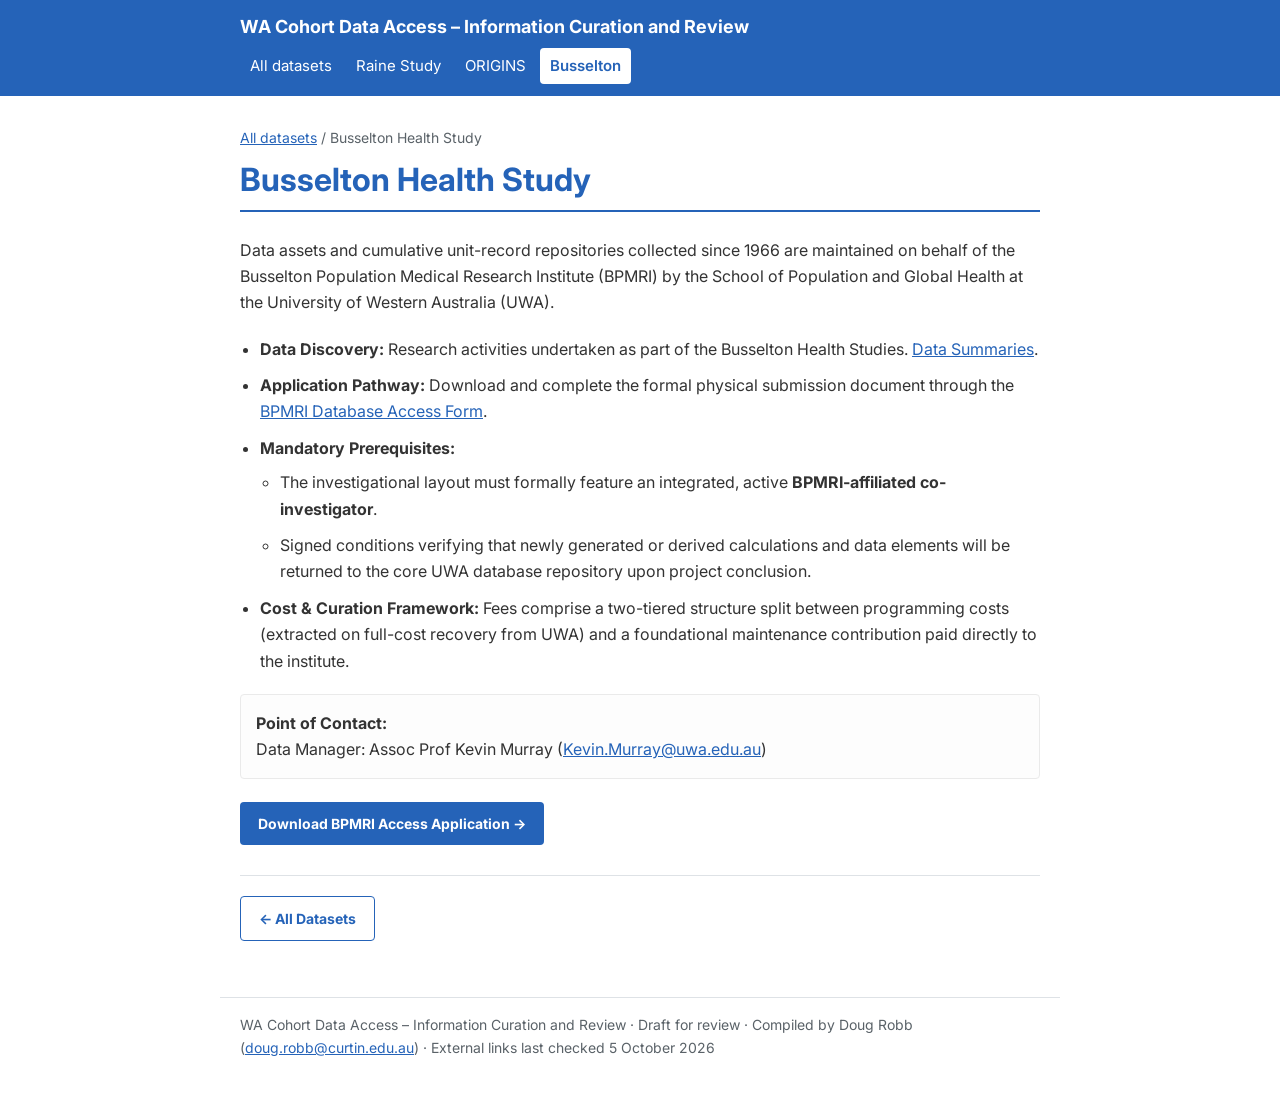
==== busselton.html @ f24a3856 "First Commit" ====
<!DOCTYPE html>
<html lang="en-AU">
<head>
    <meta charset="UTF-8">
    <meta name="viewport" content="width=device-width, initial-scale=1.0">
    <title>Busselton Health Study - WA Cohort Data Access - Information Curation and Review</title>
    <meta name="description" content="Data discovery, application pathway, prerequisites and costs for accessing Busselton Health Study data.">
    <link rel="stylesheet" href="styles.css">
</head>
<body>

    <header class="site-header">
        <div class="site-header-inner">
            <a class="brand" href="index.html">WA Cohort Data Access &ndash; Information Curation and Review</a>
            <nav class="site-nav" aria-label="Main">
                <a href="index.html">All datasets</a>
                <a href="raine.html">Raine Study</a>
                <a href="origins.html">ORIGINS</a>
                <a href="busselton.html" aria-current="page">Busselton</a>
            </nav>
        </div>
    </header>

    <main>
        <p class="breadcrumb"><a href="index.html">All datasets</a> / Busselton Health Study</p>
        <h1>Busselton Health Study</h1>

        <p class="lede">Data assets and cumulative unit-record repositories collected since 1966 are maintained on behalf of the Busselton Population Medical Research Institute (BPMRI) by the School of Population and Global Health at the University of Western Australia (UWA).</p>

        <ul class="ref-list">
            <li id="discovery"><strong>Data Discovery:</strong> Research activities undertaken as part of the Busselton Health Studies. <a href="https://bpmri.org.au/research/key-projects-studies/busselton-health-study-2.html" target="_blank" rel="noopener">Data Summaries</a>.</li>
            <li id="application"><strong>Application Pathway:</strong> Download and complete the formal physical submission document through the <a href="https://bpmri.org.au/research/database-access.html" target="_blank" rel="noopener">BPMRI Database Access Form</a>.</li>
            <li id="prerequisites"><strong>Mandatory Prerequisites:</strong>
                <ul>
                    <li>The investigational layout must formally feature an integrated, active <strong>BPMRI-affiliated co-investigator</strong>.</li>
                    <li>Signed conditions verifying that newly generated or derived calculations and data elements will be returned to the core UWA database repository upon project conclusion.</li>
                </ul>
            </li>
            <li id="cost"><strong>Cost &amp; Curation Framework:</strong> Fees comprise a two-tiered structure split between programming costs (extracted on full-cost recovery from UWA) and a foundational maintenance contribution paid directly to the institute.</li>
        </ul>

        <div class="meta-group" id="contact">
            <span class="contact-highlight">Point of Contact:</span><br>
            Data Manager: Assoc Prof Kevin Murray (<a href="mailto:Kevin.Murray@uwa.edu.au">Kevin.Murray@uwa.edu.au</a>)
        </div>

        <p class="actions">
            <a href="https://bpmri.org.au/research/database-access.html" class="btn-portal" target="_blank" rel="noopener">Download BPMRI Access Application &rarr;</a>
        </p>

        <p class="back"><a href="index.html" class="btn-portal btn-outline">&larr; All Datasets</a></p>
    </main>

    <footer class="site-footer">
        WA Cohort Data Access &ndash; Information Curation and Review &middot; Draft for review &middot; Compiled by Doug Robb (<a href="mailto:doug.robb@curtin.edu.au">doug.robb@curtin.edu.au</a>) &middot; External links last checked 5 October 2026
    </footer>

</body>
</html>
---- styles.css ----
/* Shared styles for the WA Cohort Data Access pages */

@import url("https://fonts.googleapis.com/css2?family=Inter:wght@400;600;700&display=swap");

:root {
    --brand: #2563B8;
    --brand-dark: #1D4F91;
    --text: #333;
    --heading: #2c3e50;
    --muted: #5a6268;
    --border: #dee2e6;
    --surface: #f8f9fa;
}

* { box-sizing: border-box; }

body {
    font-family: "Inter", "Segoe UI", Arial, sans-serif;
    font-size: 16px;
    color: var(--text);
    line-height: 1.65;
    margin: 0;
    background: #fff;
}

a { color: var(--brand); }
a:hover { color: var(--brand-dark); }
a:focus-visible { outline: 3px solid #ffbf47; outline-offset: 2px; }

/* Site header and main navigation */
.site-header { background: var(--brand); color: #fff; }
.site-header-inner {
    max-width: 840px;
    margin: 0 auto;
    padding: 12px 20px;
    display: flex;
    flex-wrap: wrap;
    align-items: center;
    justify-content: space-between;
    gap: 6px 24px;
}
.brand { color: #fff; font-weight: 700; font-size: 18px; text-decoration: none; }
.brand:hover { color: #fff; text-decoration: underline; }
.site-nav { display: flex; flex-wrap: wrap; gap: 4px; }
.site-nav a {
    color: #fff;
    text-decoration: none;
    padding: 6px 10px;
    border-radius: 4px;
    font-size: 15px;
}
.site-nav a:hover { background: var(--brand-dark); color: #fff; }
.site-nav a[aria-current="page"] { background: #fff; color: var(--brand); font-weight: 600; }

/* Draft notice shown under the header on every page */
.draft-banner { background: #fff8e1; border-bottom: 1px solid #f0d98c; font-size: 14px; }
.draft-banner-inner { max-width: 840px; margin: 0 auto; padding: 8px 20px; }

/* Page body */
main { max-width: 840px; margin: 0 auto; padding: 30px 20px 40px; }

.breadcrumb { font-size: 14px; color: var(--muted); margin: 0 0 10px; }

h1 {
    color: var(--brand);
    border-bottom: 2px solid var(--brand);
    padding-bottom: 10px;
    margin: 0 0 25px;
    line-height: 1.25;
}
h2 {
    color: var(--heading);
    margin-top: 35px;
    border-bottom: 1px solid #e9ecef;
    padding-bottom: 5px;
    scroll-margin-top: 15px;
}
ul { padding-left: 20px; }
li { margin-bottom: 10px; }

.alert-box {
    background-color: var(--surface);
    border-left: 4px solid var(--brand);
    padding: 15px;
    margin-bottom: 30px;
    border-radius: 0 4px 4px 0;
}

/* The four reference items on each cohort page */
.ref-list { margin: 20px 0; }
.ref-list > li, .meta-group { scroll-margin-top: 15px; }
.ref-list ul { margin-top: 8px; }
.contact-highlight { font-weight: 700; color: var(--text); }

/* Empty sections waiting for content */
.pending { color: var(--muted); font-style: italic; }

.meta-group {
    background-color: #fdfdfd;
    border: 1px solid #eaeaea;
    padding: 15px;
    margin: 15px 0;
    border-radius: 4px;
}

.actions { margin-top: 10px; }
.btn-portal {
    display: inline-block;
    background-color: var(--brand);
    color: #fff;
    padding: 10px 18px;
    text-decoration: none;
    border-radius: 4px;
    font-weight: bold;
    margin-right: 10px;
    margin-top: 8px;
    font-size: 14px;
}
.btn-portal:hover { background-color: var(--brand-dark); color: #fff; }
.btn-secondary { background-color: #6c757d; }
.btn-secondary:hover { background-color: #5a6268; }
.btn-outline { background-color: #fff; color: var(--brand); border: 1px solid var(--brand); }
.btn-outline:hover { background-color: var(--brand); color: #fff; }
.back { margin-top: 30px; padding-top: 12px; border-top: 1px solid var(--border); }

/* Cohort cards on the index page */
.card-list { list-style: none; padding: 0; margin: 0; display: grid; gap: 16px; }
.card {
    border: 1px solid var(--border);
    border-radius: 6px;
    padding: 18px 20px;
    margin: 0;
}
.card h2 { margin: 0 0 6px; border: 0; padding: 0; font-size: 21px; }
.card h2 a { text-decoration: none; }
.card h2 a:hover { text-decoration: underline; }
.card p { margin: 0 0 8px; }
.card .custodian { font-size: 14px; color: var(--muted); }
.card .more { margin: 12px 0 0; }
.card .more .btn-portal { margin-top: 0; }

.site-footer {
    max-width: 840px;
    margin: 0 auto;
    padding: 15px 20px 40px;
    border-top: 1px solid var(--border);
    font-size: 14px;
    color: var(--muted);
}
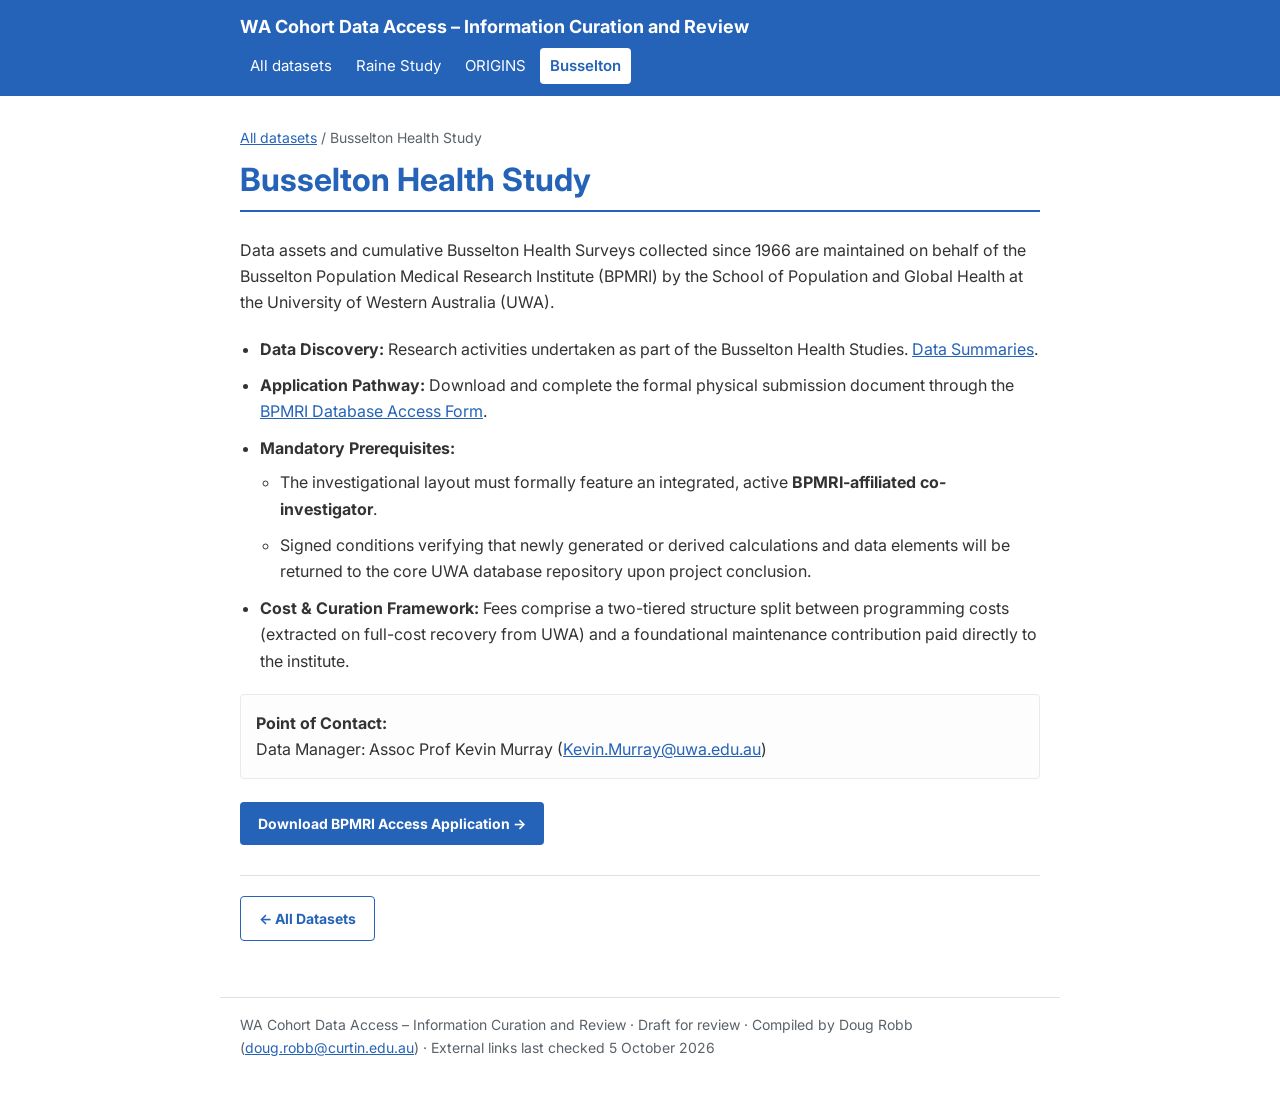
==== commit c6af5a1b: "update busselton" ====
--- a/busselton.html
+++ b/busselton.html
@@ -25,7 +25,7 @@
         <p class="breadcrumb"><a href="index.html">All datasets</a> / Busselton Health Study</p>
         <h1>Busselton Health Study</h1>
 
-        <p class="lede">Data assets and cumulative unit-record repositories collected since 1966 are maintained on behalf of the Busselton Population Medical Research Institute (BPMRI) by the School of Population and Global Health at the University of Western Australia (UWA).</p>
+        <p class="lede">Data assets and cumulative Busselton Health Surveys collected since 1966 are maintained on behalf of the Busselton Population Medical Research Institute (BPMRI) by the School of Population and Global Health at the University of Western Australia (UWA).</p>
 
         <ul class="ref-list">
             <li id="discovery"><strong>Data Discovery:</strong> Research activities undertaken as part of the Busselton Health Studies. <a href="https://bpmri.org.au/research/key-projects-studies/busselton-health-study-2.html" target="_blank" rel="noopener">Data Summaries</a>.</li>
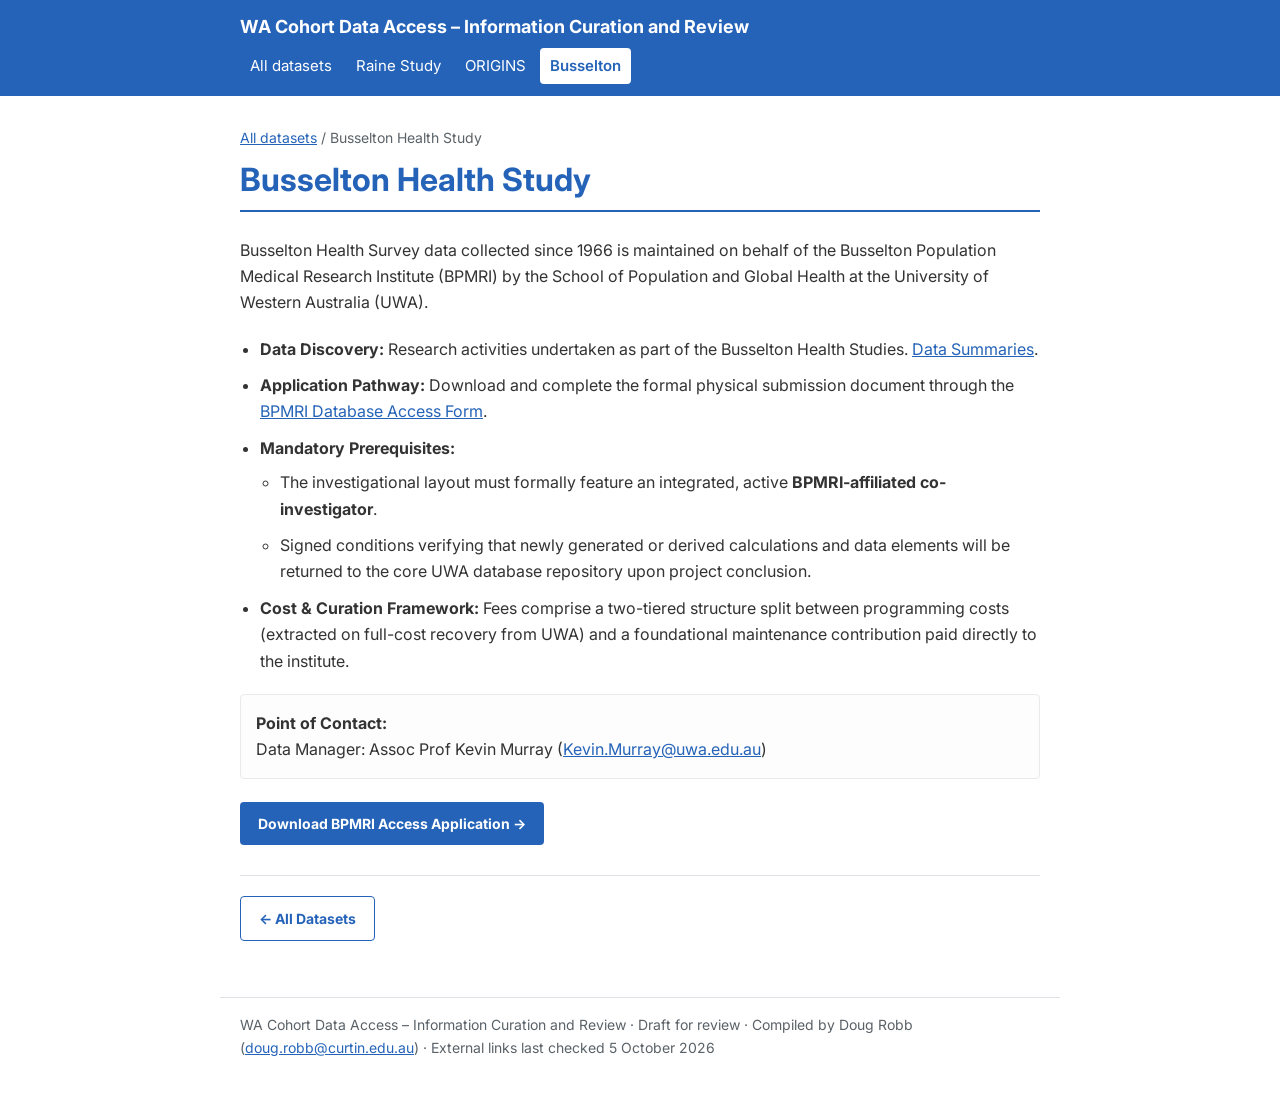
==== commit 7f115079: "Fixed busselton" ====
--- a/busselton.html
+++ b/busselton.html
@@ -25,7 +25,7 @@
         <p class="breadcrumb"><a href="index.html">All datasets</a> / Busselton Health Study</p>
         <h1>Busselton Health Study</h1>
 
-        <p class="lede">Data assets and cumulative Busselton Health Surveys collected since 1966 are maintained on behalf of the Busselton Population Medical Research Institute (BPMRI) by the School of Population and Global Health at the University of Western Australia (UWA).</p>
+        <p class="lede">Busselton Health Survey data collected since 1966 is maintained on behalf of the Busselton Population Medical Research Institute (BPMRI) by the School of Population and Global Health at the University of Western Australia (UWA).</p>
 
         <ul class="ref-list">
             <li id="discovery"><strong>Data Discovery:</strong> Research activities undertaken as part of the Busselton Health Studies. <a href="https://bpmri.org.au/research/key-projects-studies/busselton-health-study-2.html" target="_blank" rel="noopener">Data Summaries</a>.</li>
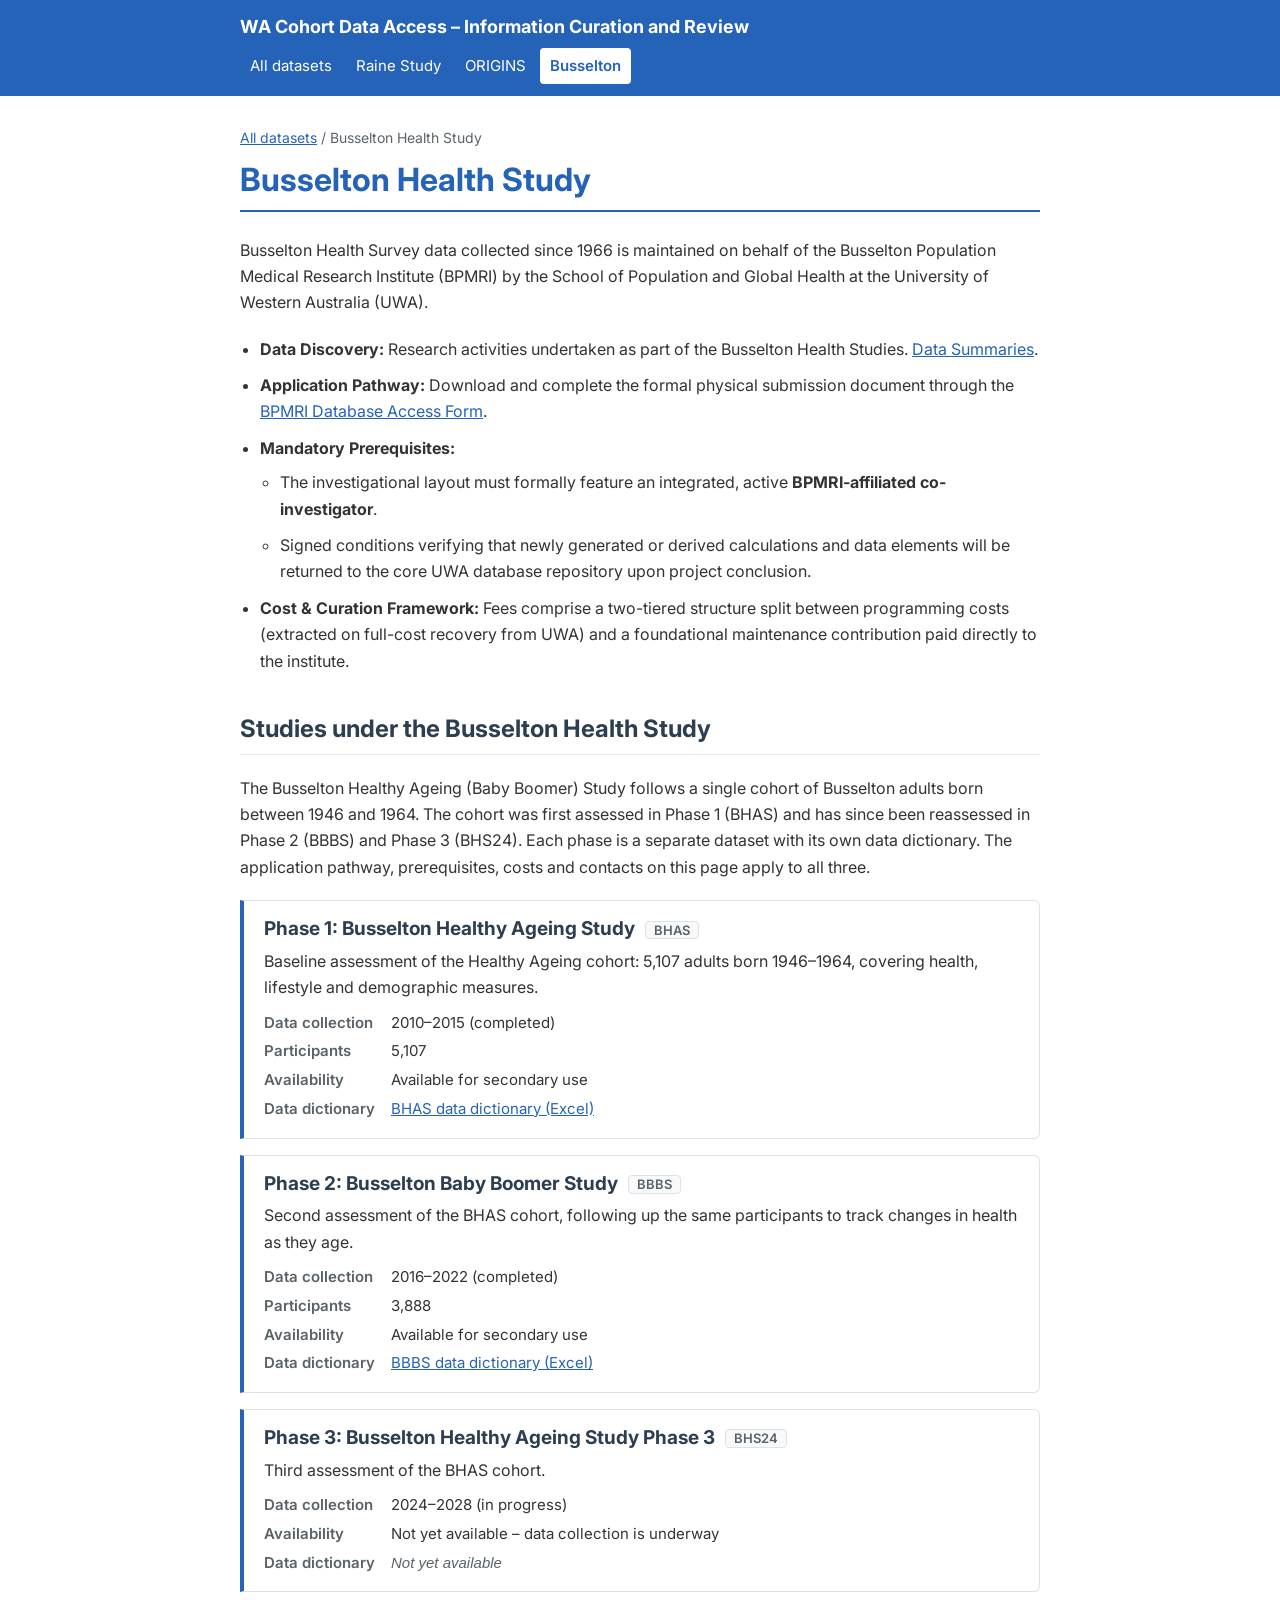
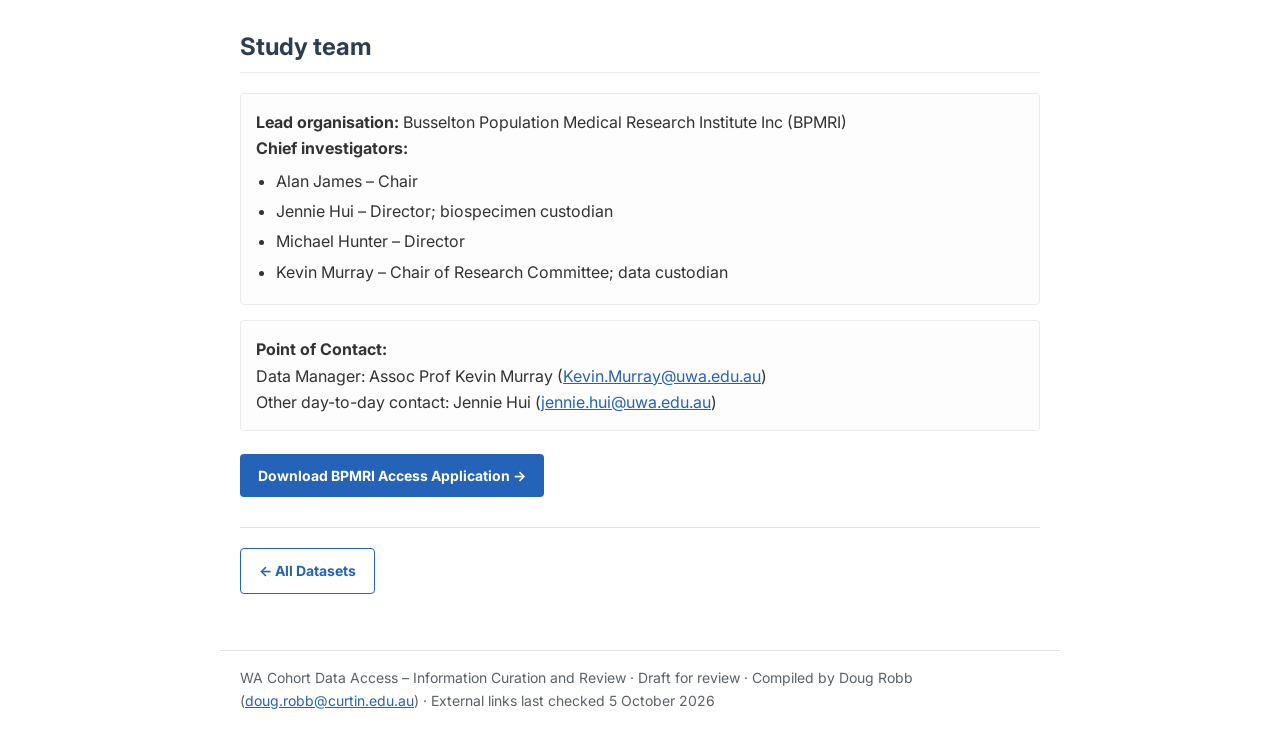
==== commit f60a5209: "Add BHAS, BBBS and BHS24 study sections to Busselton page Adds per-phase study descriptions, study t" ====
--- a/busselton.html
+++ b/busselton.html
@@ -39,9 +39,59 @@
             <li id="cost"><strong>Cost &amp; Curation Framework:</strong> Fees comprise a two-tiered structure split between programming costs (extracted on full-cost recovery from UWA) and a foundational maintenance contribution paid directly to the institute.</li>
         </ul>
 
+        <h2 id="studies">Studies under the Busselton Health Study</h2>
+
+        <p>The Busselton Healthy Ageing (Baby Boomer) Study follows a single cohort of Busselton adults born between 1946 and 1964. The cohort was first assessed in Phase 1 (BHAS) and has since been reassessed in Phase 2 (BBBS) and Phase 3 (BHS24). Each phase is a separate dataset with its own data dictionary. The application pathway, prerequisites, costs and contacts on this page apply to all three.</p>
+
+        <ul class="study-list">
+            <li class="study" id="bhas">
+                <h3>Phase 1: Busselton Healthy Ageing Study <span class="study-code">BHAS</span></h3>
+                <p>Baseline assessment of the Healthy Ageing cohort: 5,107 adults born 1946&ndash;1964, covering health, lifestyle and demographic measures.</p>
+                <dl class="study-facts">
+                    <dt>Data collection</dt><dd>2010&ndash;2015 (completed)</dd>
+                    <dt>Participants</dt><dd>5,107</dd>
+                    <dt>Availability</dt><dd>Available for secondary use</dd>
+                    <dt>Data dictionary</dt><dd><a href="data-dictionaries/busselton-bhas-data-dictionary.xlsx" download>BHAS data dictionary (Excel)</a></dd>
+                </dl>
+            </li>
+            <li class="study" id="bbbs">
+                <h3>Phase 2: Busselton Baby Boomer Study <span class="study-code">BBBS</span></h3>
+                <p>Second assessment of the BHAS cohort, following up the same participants to track changes in health as they age.</p>
+                <dl class="study-facts">
+                    <dt>Data collection</dt><dd>2016&ndash;2022 (completed)</dd>
+                    <dt>Participants</dt><dd>3,888</dd>
+                    <dt>Availability</dt><dd>Available for secondary use</dd>
+                    <dt>Data dictionary</dt><dd><a href="data-dictionaries/busselton-bbbs-data-dictionary.xlsx" download>BBBS data dictionary (Excel)</a></dd>
+                </dl>
+            </li>
+            <li class="study" id="bhs24">
+                <h3>Phase 3: Busselton Healthy Ageing Study Phase 3 <span class="study-code">BHS24</span></h3>
+                <p>Third assessment of the BHAS cohort.</p>
+                <dl class="study-facts">
+                    <dt>Data collection</dt><dd>2024&ndash;2028 (in progress)</dd>
+                    <dt>Availability</dt><dd>Not yet available &ndash; data collection is underway</dd>
+                    <dt>Data dictionary</dt><dd class="pending">Not yet available</dd>
+                </dl>
+            </li>
+        </ul>
+
+        <h2 id="team">Study team</h2>
+
+        <div class="meta-group">
+            <span class="contact-highlight">Lead organisation:</span> Busselton Population Medical Research Institute Inc (BPMRI)<br>
+            <span class="contact-highlight">Chief investigators:</span>
+            <ul>
+                <li>Alan James &ndash; Chair</li>
+                <li>Jennie Hui &ndash; Director; biospecimen custodian</li>
+                <li>Michael Hunter &ndash; Director</li>
+                <li>Kevin Murray &ndash; Chair of Research Committee; data custodian</li>
+            </ul>
+        </div>
+
         <div class="meta-group" id="contact">
             <span class="contact-highlight">Point of Contact:</span><br>
-            Data Manager: Assoc Prof Kevin Murray (<a href="mailto:Kevin.Murray@uwa.edu.au">Kevin.Murray@uwa.edu.au</a>)
+            Data Manager: Assoc Prof Kevin Murray (<a href="mailto:Kevin.Murray@uwa.edu.au">Kevin.Murray@uwa.edu.au</a>)<br>
+            Other day-to-day contact: Jennie Hui (<a href="mailto:jennie.hui@uwa.edu.au">jennie.hui@uwa.edu.au</a>)
         </div>
 
         <p class="actions">
--- a/styles.css
+++ b/styles.css
@@ -123,6 +123,46 @@
 .btn-outline:hover { background-color: var(--brand); color: #fff; }
 .back { margin-top: 30px; padding-top: 12px; border-top: 1px solid var(--border); }
 
+/* Sub-studies within a cohort (e.g. Busselton phases) */
+.meta-group ul { margin: 6px 0 0; }
+.meta-group li { margin-bottom: 4px; }
+.study-list { list-style: none; padding: 0; margin: 20px 0; display: grid; gap: 16px; }
+.study {
+    border: 1px solid var(--border);
+    border-left: 4px solid var(--brand);
+    border-radius: 0 6px 6px 0;
+    padding: 16px 20px;
+    margin: 0;
+    scroll-margin-top: 15px;
+}
+.study h3 { margin: 0 0 6px; color: var(--heading); font-size: 19px; line-height: 1.3; }
+.study p { margin: 0 0 10px; }
+.study-code {
+    display: inline-block;
+    background: var(--surface);
+    border: 1px solid var(--border);
+    border-radius: 4px;
+    padding: 0 8px;
+    font-size: 13px;
+    font-weight: 600;
+    color: var(--muted);
+    vertical-align: middle;
+    margin-left: 6px;
+}
+.study-facts {
+    display: grid;
+    grid-template-columns: max-content 1fr;
+    gap: 4px 16px;
+    margin: 0;
+    font-size: 15px;
+}
+.study-facts dt { font-weight: 600; color: var(--muted); }
+.study-facts dd { margin: 0; }
+@media (max-width: 480px) {
+    .study-facts { grid-template-columns: 1fr; gap: 0; }
+    .study-facts dd { margin-bottom: 6px; }
+}
+
 /* Cohort cards on the index page */
 .card-list { list-style: none; padding: 0; margin: 0; display: grid; gap: 16px; }
 .card {
